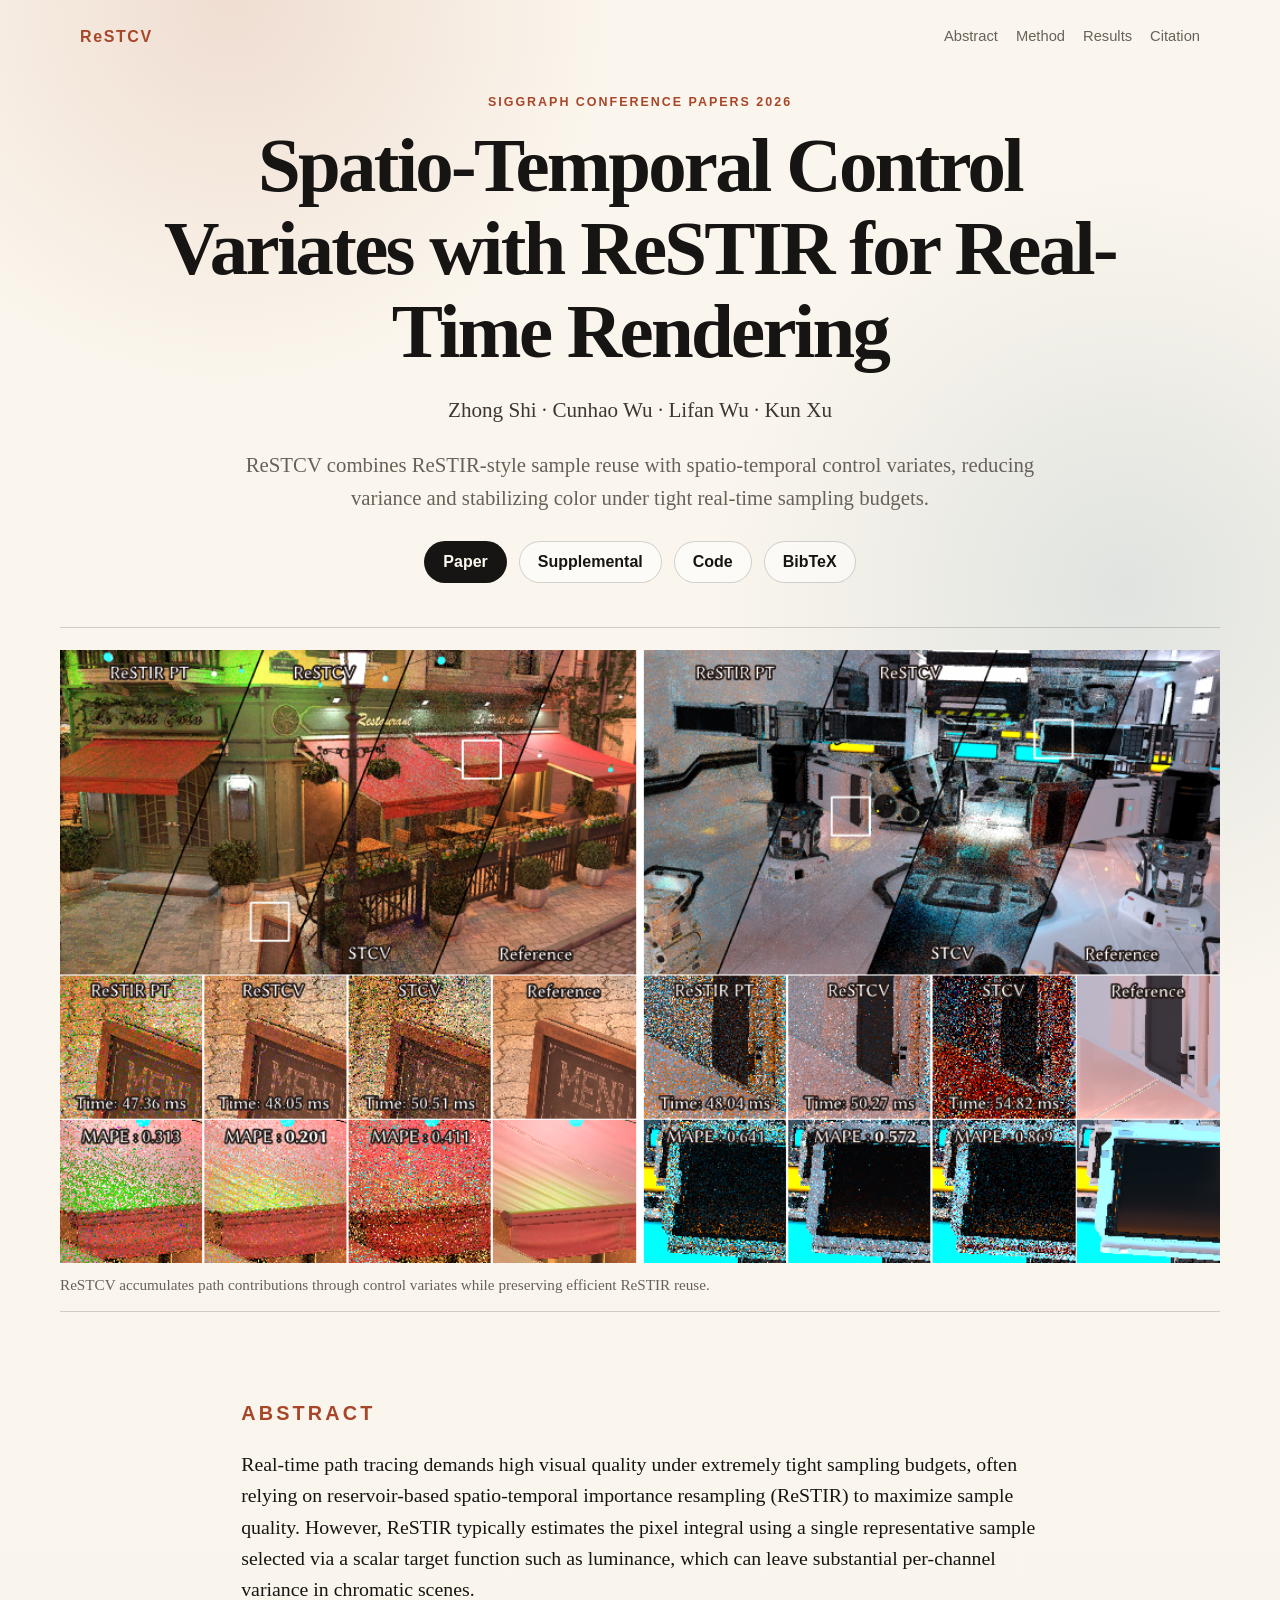
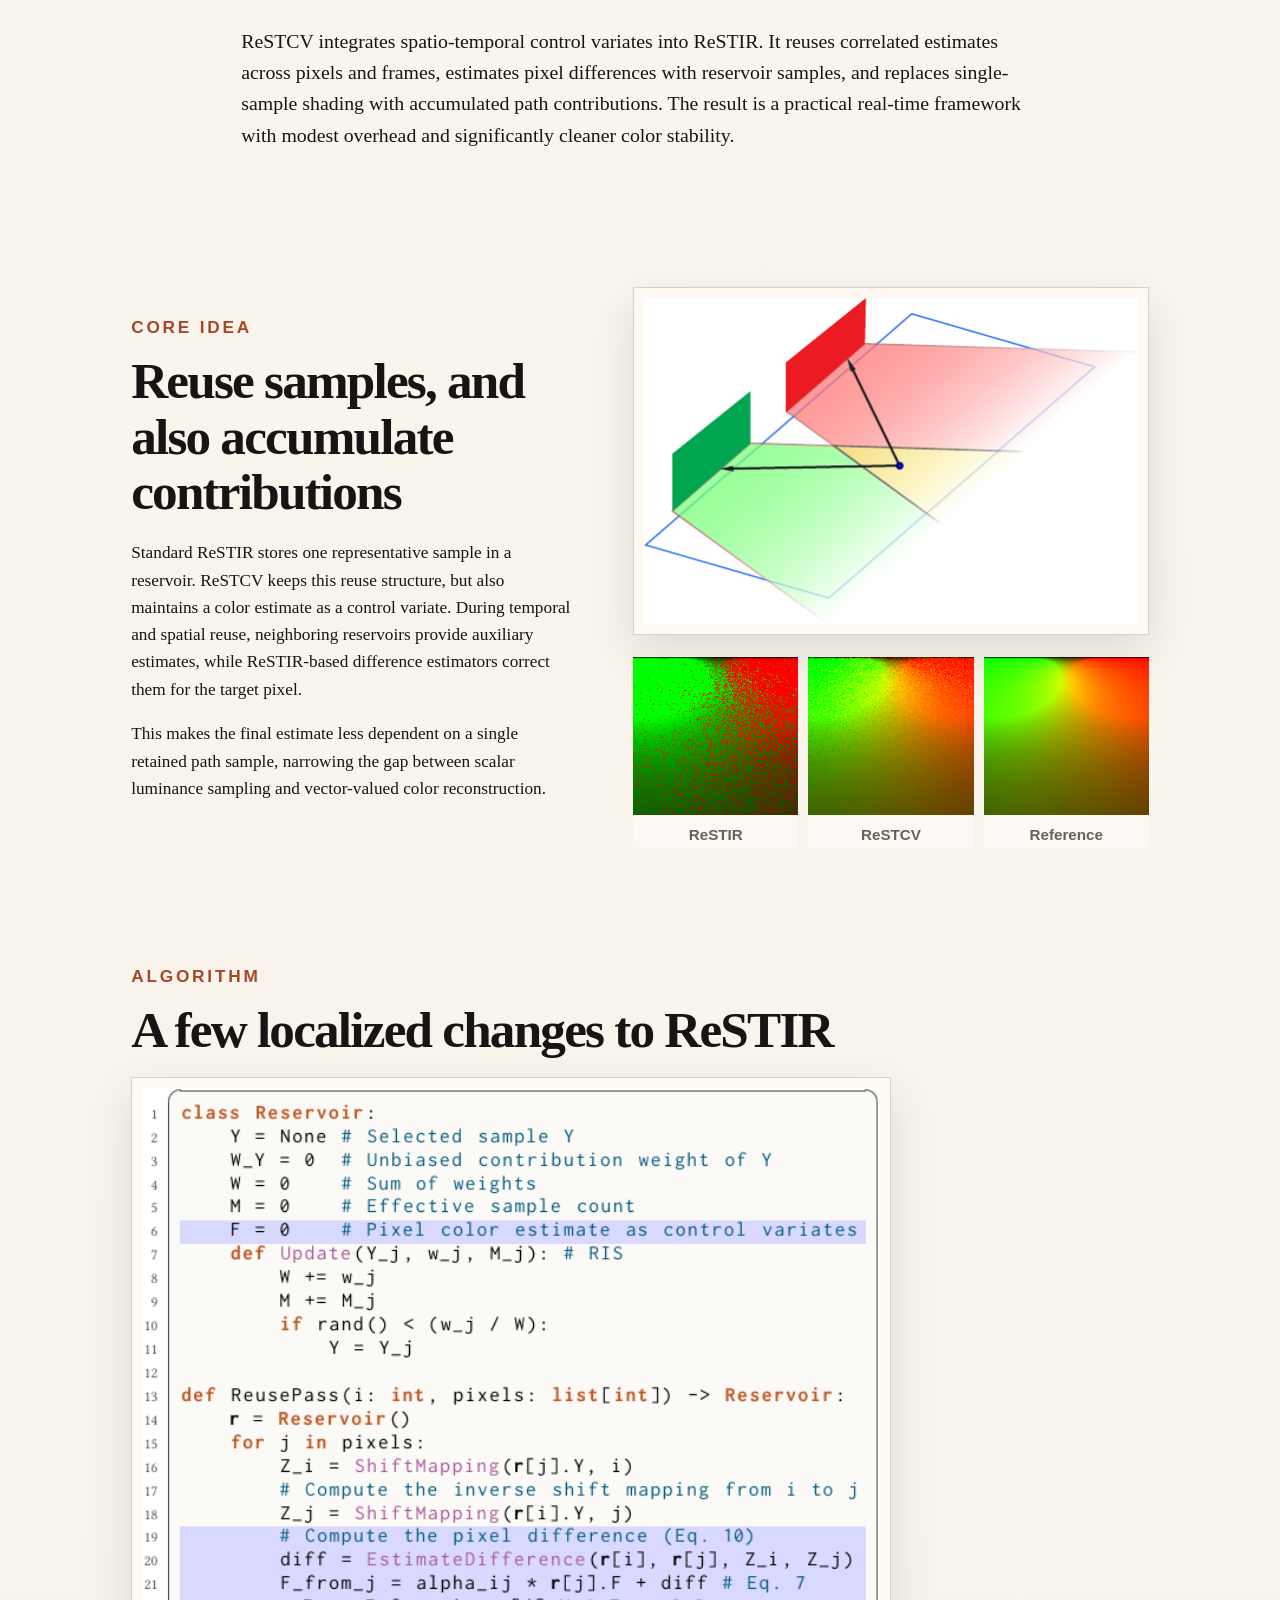
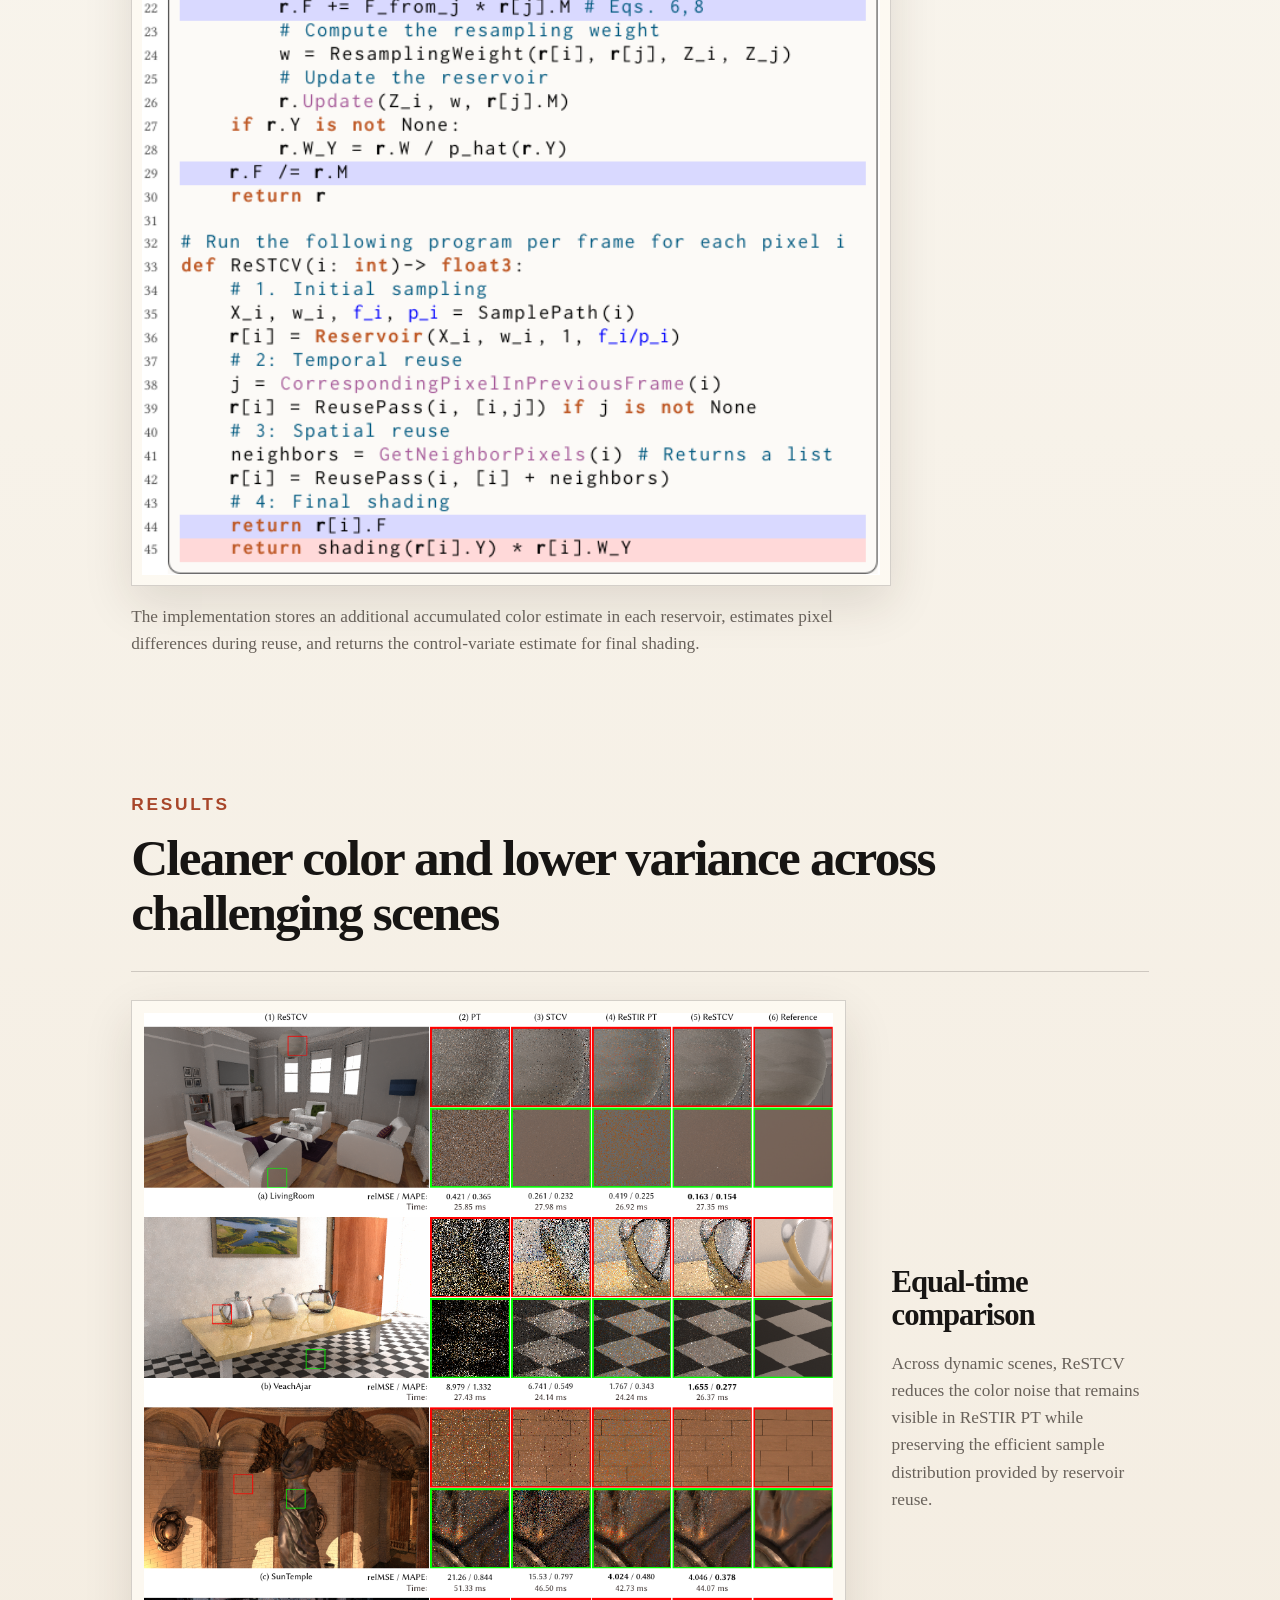
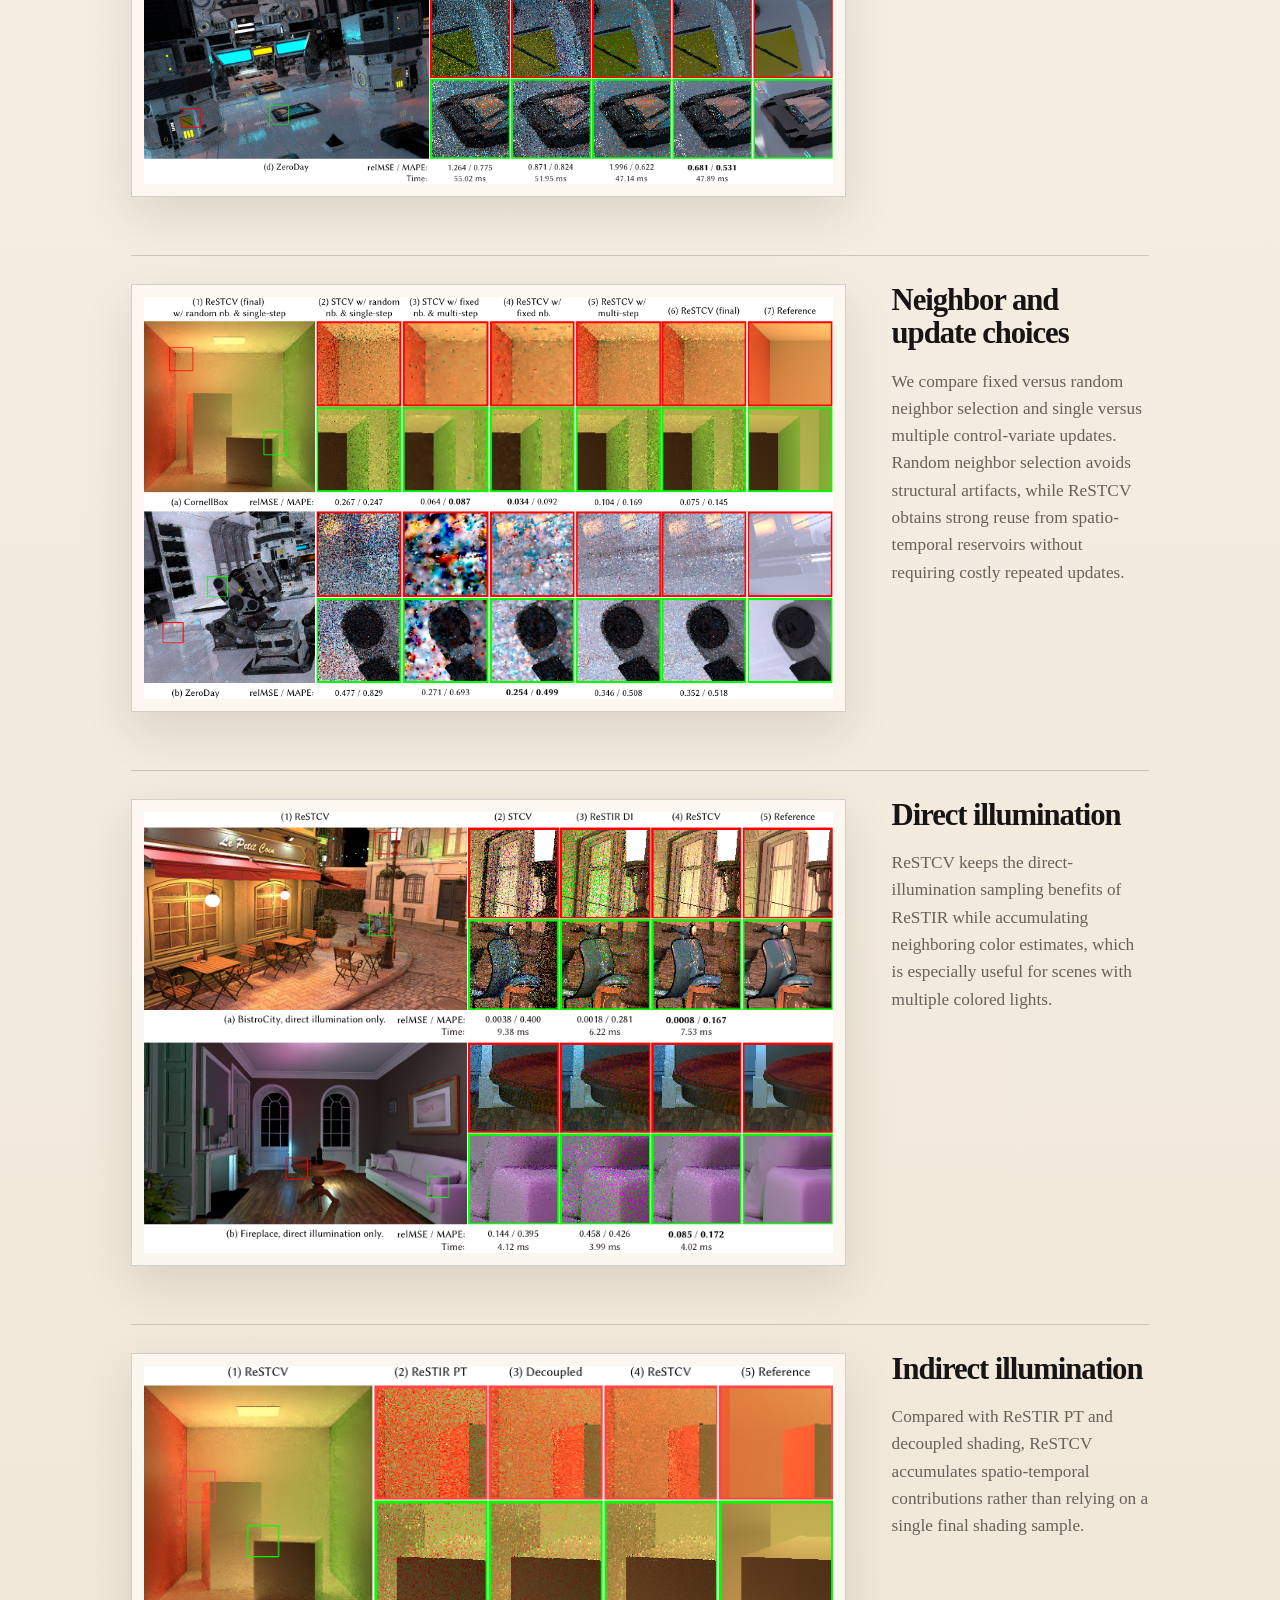
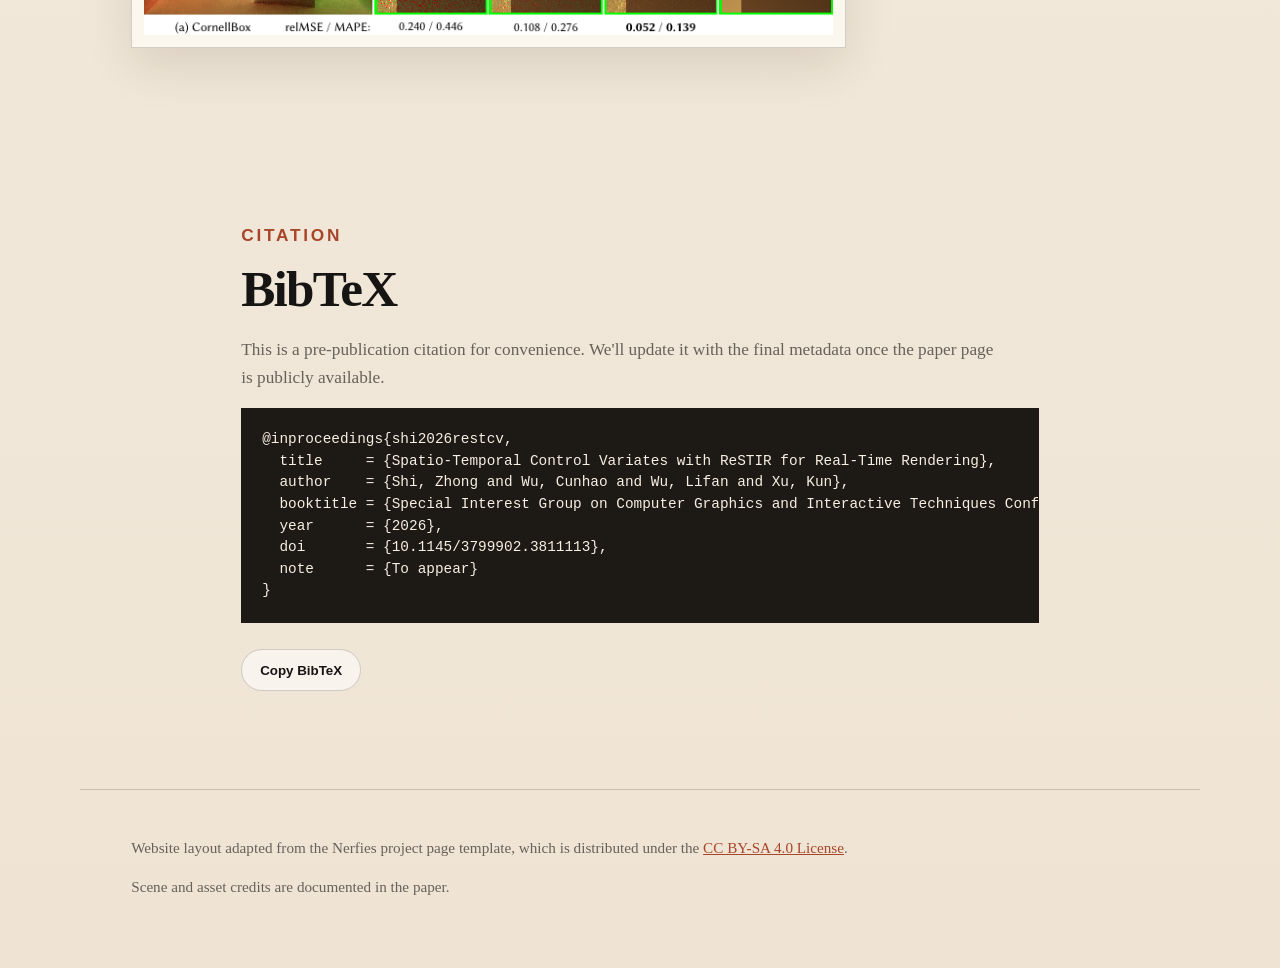
==== index.html @ 003e5665 "init" ====
<!DOCTYPE html>
<html lang="en">
<head>
  <meta charset="utf-8">
  <meta name="viewport" content="width=device-width, initial-scale=1">
  <meta name="description" content="Project page for Spatio-Temporal Control Variates with ReSTIR for Real-Time Rendering.">
  <title>ReSTCV: Spatio-Temporal Control Variates with ReSTIR</title>
  <link rel="stylesheet" href="styles.css">
</head>
<body>
  <header class="hero">
    <nav class="nav">
      <a class="brand" href="#">ReSTCV</a>
      <div class="nav-links">
        <a href="#abstract">Abstract</a>
        <a href="#method">Method</a>
        <a href="#results">Results</a>
        <a href="#citation">Citation</a>
      </div>
    </nav>

    <section class="hero-intro">
      <div class="hero-copy">
        <p class="venue">SIGGRAPH Conference Papers 2026</p>
        <h1>Spatio-Temporal Control Variates with ReSTIR for Real-Time Rendering</h1>
        <p class="authors">
          Zhong Shi · Cunhao Wu · Lifan Wu · Kun Xu
        </p>
        <p class="subtitle">
          ReSTCV combines ReSTIR-style sample reuse with spatio-temporal control variates,
          reducing variance and stabilizing color under tight real-time sampling budgets.
        </p>
        <div class="actions">
          <a class="button primary" href="assets/pdfs/paper.pdf">Paper</a>
          <a class="button" href="assets/pdfs/supplemental.pdf">Supplemental</a>
          <a class="button" href="https://github.com/Hercier/ReSTCV">Code</a>
          <a class="button" href="#citation">BibTeX</a>
        </div>
      </div>
    </section>

    <figure class="teaser-figure">
      <img src="assets/images/teaser.png" alt="Visual comparison showing ReSTIR PT, ReSTCV, and reference renderings.">
      <figcaption>
        ReSTCV accumulates path contributions through control variates while preserving efficient ReSTIR reuse.
      </figcaption>
    </figure>
  </header>

  <main>
    <section id="abstract" class="section narrow">
      <p class="eyebrow">Abstract</p>
      <!-- <h2>Abstract</h2> -->
      <p>
        Real-time path tracing demands high visual quality under extremely tight sampling budgets,
        often relying on reservoir-based spatio-temporal importance resampling (ReSTIR) to maximize
        sample quality. However, ReSTIR typically estimates the pixel integral using a single
        representative sample selected via a scalar target function such as luminance, which can
        leave substantial per-channel variance in chromatic scenes.
      </p>
      <p>
        ReSTCV integrates spatio-temporal control variates into ReSTIR. It reuses correlated
        estimates across pixels and frames, estimates pixel differences with reservoir samples, and
        replaces single-sample shading with accumulated path contributions. The result is a practical
        real-time framework with modest overhead and significantly cleaner color stability.
      </p>
    </section>

    <section id="method" class="section split">
      <div>
        <p class="eyebrow">Core Idea</p>
        <h2>Reuse samples, and also accumulate contributions</h2>
        <p>
          Standard ReSTIR stores one representative sample in a reservoir. ReSTCV keeps this reuse
          structure, but also maintains a color estimate as a control variate. During temporal and
          spatial reuse, neighboring reservoirs provide auxiliary estimates, while ReSTIR-based
          difference estimators correct them for the target pixel.
        </p>
        <p>
          This makes the final estimate less dependent on a single retained path sample, narrowing
          the gap between scalar luminance sampling and vector-valued color reconstruction.
        </p>
      </div>
      <div class="core-visuals">
        <figure class="card">
          <img src="assets/images/motivation.png" alt="Motivation figure illustrating sample reuse and color distribution effects.">
        </figure>
        <div class="triptych core-triptych">
          <figure>
            <img src="assets/images/twolights_restir.png" alt="Two-light scene rendered with ReSTIR.">
            <figcaption>ReSTIR</figcaption>
          </figure>
          <figure>
            <img src="assets/images/twolights_ours.png" alt="Two-light scene rendered with ReSTCV.">
            <figcaption>ReSTCV</figcaption>
          </figure>
          <figure>
            <img src="assets/images/twolights_reference.png" alt="Two-light reference image.">
            <figcaption>Reference</figcaption>
          </figure>
        </div>
      </div>
    </section>

    <section class="section">
      <p class="eyebrow">Algorithm</p>
      <h2>A few localized changes to ReSTIR</h2>
      <div class="algorithm-card">
        <img src="assets/images/algorithm.png" alt="Pseudocode of the ReSTCV algorithm.">
      </div>
      <p class="note">
        The implementation stores an additional accumulated color estimate in each reservoir,
        estimates pixel differences during reuse, and returns the control-variate estimate for final shading.
      </p>
    </section>

    <section id="results" class="section">
      <p class="eyebrow">Results</p>
      <h2>Cleaner color and lower variance across challenging scenes</h2>

      <article class="result-row featured-result">
        <figure class="result-figure tall-result">
          <img src="assets/images/results_compare.png" alt="Equal-time visual comparison across rendering methods.">
        </figure>
        <div class="side-caption">
          <h3>Equal-time comparison</h3>
          <p>
            Across dynamic scenes, ReSTCV reduces the color noise that remains visible in ReSTIR PT
            while preserving the efficient sample distribution provided by reservoir reuse.
          </p>
        </div>
      </article>

      <article class="result-row">
        <figure class="result-figure">
          <img src="assets/images/cv_ablation.png" alt="Ablation study comparing fixed and random neighbors with single and multiple updates.">
        </figure>
        <div class="side-caption">
          <h3>Neighbor and update choices</h3>
          <p>
            We compare fixed versus random neighbor selection and single versus multiple control-variate
            updates. Random neighbor selection avoids structural artifacts, while ReSTCV obtains strong
            reuse from spatio-temporal reservoirs without requiring costly repeated updates.
          </p>
        </div>
      </article>

      <article class="result-row">
        <figure class="result-figure">
          <img src="assets/images/direct_illumination.png" alt="Direct illumination comparison.">
        </figure>
        <div class="side-caption">
          <h3>Direct illumination</h3>
          <p>
            ReSTCV keeps the direct-illumination sampling benefits of ReSTIR while accumulating
            neighboring color estimates, which is especially useful for scenes with multiple colored lights.
          </p>
        </div>
      </article>

      <article class="result-row">
        <figure class="result-figure">
          <img src="assets/images/gi_compare.png" alt="Global illumination comparison.">
        </figure>
        <div class="side-caption">
          <h3>Indirect illumination</h3>
          <p>
            Compared with ReSTIR PT and decoupled shading, ReSTCV accumulates spatio-temporal
            contributions rather than relying on a single final shading sample.
          </p>
        </div>
        <!-- <figure class="result-figure">
          <img src="assets/images/convergence.png" alt="RMSE convergence chart.">
          <figcaption>RMSE convergence under equal-time rendering.</figcaption>
        </figure>
        <figure class="result-figure coefficient">
          <div class="mini-triptych">
            <img src="assets/images/coef_reference.png" alt="Reference crop.">
            <img src="assets/images/coef_ratio.png" alt="Reflectance-ratio coefficient crop.">
            <img src="assets/images/coef_constant.png" alt="Constant coefficient crop.">
          </div>
          <figcaption>Coefficient choice affects color stability in difference estimation.</figcaption>
        </figure> -->
      </article>
    </section>

    <section id="citation" class="section narrow">
      <p class="eyebrow">Citation</p>
      <h2>BibTeX</h2>
      <p class="note">
        This is a pre-publication citation for convenience. We'll update it with the final metadata once the paper page is publicly available.
      </p>
      <pre class="bibtex"><code id="bibtex">@inproceedings{shi2026restcv,
  title     = {Spatio-Temporal Control Variates with ReSTIR for Real-Time Rendering},
  author    = {Shi, Zhong and Wu, Cunhao and Wu, Lifan and Xu, Kun},
  booktitle = {Special Interest Group on Computer Graphics and Interactive Techniques Conference Conference Papers (SIGGRAPH Conference Papers '26)},
  year      = {2026},
  doi       = {10.1145/3799902.3811113},
  note      = {To appear}
}</code></pre>
      <button class="button copy" type="button" data-copy-target="bibtex">Copy BibTeX</button>
    </section>
  </main>

  <footer class="footer">
    <p>
      Website layout adapted from the Nerfies project page template, which is distributed under
      the <a href="https://creativecommons.org/licenses/by-sa/4.0/">CC BY-SA 4.0 License</a>.
    </p>
    <p>
      Scene and asset credits are documented in the paper.
    </p>
  </footer>

  <script src="script.js"></script>
</body>
</html>
---- styles.css ----
:root {
  --paper: #f8f4ec;
  --ink: #171513;
  --muted: #68615a;
  --line: rgba(23, 21, 19, 0.18);
  --rust: #a8462a;
  --blue: #1f607f;
  --panel: rgba(255, 252, 246, 0.72);
  --soft: #efe6d8;
  --shadow: 0 18px 46px rgba(49, 34, 20, 0.12);
}

* {
  box-sizing: border-box;
}

html {
  scroll-behavior: smooth;
}

body {
  margin: 0;
  color: var(--ink);
  background:
    radial-gradient(circle at 18% 0%, rgba(168, 70, 42, 0.14), transparent 24rem),
    radial-gradient(circle at 88% 8%, rgba(31, 96, 127, 0.12), transparent 26rem),
    linear-gradient(180deg, #fbf6ed 0%, var(--paper) 42%, #efe4d4 100%);
  font-family: Georgia, "Times New Roman", serif;
  line-height: 1.58;
}

a {
  color: inherit;
}

img {
  display: block;
  max-width: 100%;
}

.hero {
  padding: 24px clamp(18px, 4vw, 56px) 42px;
}

.nav {
  display: flex;
  align-items: center;
  justify-content: space-between;
  gap: 24px;
  max-width: 1120px;
  margin: 0 auto 44px;
  font-family: "Trebuchet MS", Verdana, sans-serif;
}

.brand {
  color: var(--rust);
  font-weight: 800;
  letter-spacing: 0.1em;
  text-decoration: none;
}

.nav-links {
  display: flex;
  flex-wrap: wrap;
  gap: 18px;
  color: var(--muted);
  font-size: 0.92rem;
}

.nav-links a {
  text-decoration: none;
}

.nav-links a:hover {
  color: var(--rust);
}

.hero-intro {
  max-width: 1120px;
  margin: 0 auto;
  text-align: center;
}

.hero-copy {
  display: grid;
  justify-items: center;
}

.venue,
.eyebrow {
  margin: 0 0 12px;
  color: var(--rust);
  font-family: "Trebuchet MS", Verdana, sans-serif;
  font-size: 0.78rem;
  font-weight: 800;
  letter-spacing: 0.16em;
  text-transform: uppercase;
}

h1,
h2,
h3 {
  line-height: 1.08;
  letter-spacing: -0.035em;
}

h1 {
  max-width: 1000px;
  margin: 0;
  font-size: clamp(2.8rem, 6vw, 5.8rem);
}

h2 {
  margin: 0 0 20px;
  font-size: clamp(2rem, 4vw, 3.2rem);
}

h3 {
  margin: 0 0 10px;
  font-size: clamp(1.35rem, 2.4vw, 2rem);
}

.authors {
  margin: 20px 0 0;
  color: #3c3732;
  font-size: clamp(1.08rem, 1.8vw, 1.32rem);
}

.subtitle {
  max-width: 850px;
  margin: 22px 0 26px;
  color: var(--muted);
  font-size: clamp(1.05rem, 1.7vw, 1.3rem);
}

.actions {
  display: flex;
  flex-wrap: wrap;
  justify-content: center;
  gap: 12px;
}

.button {
  display: inline-flex;
  align-items: center;
  justify-content: center;
  min-height: 42px;
  padding: 0 18px;
  border: 1px solid var(--line);
  border-radius: 999px;
  background: rgba(255, 255, 255, 0.55);
  color: var(--ink);
  cursor: pointer;
  font-family: "Trebuchet MS", Verdana, sans-serif;
  font-weight: 700;
  text-decoration: none;
  transition: transform 140ms ease, border-color 140ms ease, background 140ms ease;
}

.button:hover {
  transform: translateY(-1px);
  border-color: rgba(168, 70, 42, 0.5);
  background: #fffaf2;
}

.button.primary {
  border-color: transparent;
  background: var(--ink);
  color: #fffaf0;
}

.teaser-figure {
  max-width: 1160px;
  margin: 44px auto 0;
  border-top: 1px solid var(--line);
  border-bottom: 1px solid var(--line);
  padding: 22px 0 14px;
}

.teaser-figure img {
  width: 100%;
}

figcaption {
  padding: 10px 0 0;
  color: var(--muted);
  font-size: 0.95rem;
}

.section {
  max-width: 1120px;
  margin: 0 auto;
  padding: 58px clamp(18px, 4vw, 56px);
}

.section.narrow {
  max-width: 900px;
}

#abstract {
  padding-top: 44px;
}

#abstract p {
  font-size: clamp(1.08rem, 1.7vw, 1.24rem);
}

.section.split {
  display: grid;
  grid-template-columns: minmax(0, 0.9fr) minmax(320px, 1.05fr);
  gap: clamp(28px, 5vw, 60px);
  align-items: center;
}

.section p {
  font-size: 1.08rem;
}

.card,
.algorithm-card,
.result-figure {
  margin: 0;
  border: 1px solid var(--line);
  background: var(--panel);
  box-shadow: var(--shadow);
}

.card,
.algorithm-card {
  padding: 10px;
}

.card img,
.algorithm-card img,
.result-figure img {
  width: 100%;
}

.algorithm-card {
  max-width: 760px;
}

.note {
  max-width: 760px;
  color: var(--muted);
}

.core-visuals {
  display: grid;
  gap: 18px;
}

.core-triptych {
  padding-top: 4px;
}

.result-row {
  display: grid;
  grid-template-columns: minmax(0, 1fr) minmax(240px, 0.36fr);
  gap: clamp(22px, 4vw, 46px);
  align-items: start;
  margin: 30px 0;
  padding: 28px 0;
  border-top: 1px solid var(--line);
}

.featured-result {
  align-items: center;
}

.side-caption {
  position: sticky;
  top: 22px;
}

.side-caption p {
  color: var(--muted);
}

.triptych {
  display: grid;
  grid-template-columns: repeat(3, minmax(0, 1fr));
  gap: 10px;
}

.triptych figure {
  margin: 0;
  background: rgba(255, 255, 255, 0.45);
}

.triptych figcaption {
  padding: 8px 0 0;
  font-family: "Trebuchet MS", Verdana, sans-serif;
  font-weight: 800;
  text-align: center;
}

.result-figure {
  padding: 12px;
}

.tall-result {
  max-width: 760px;
}

.result-grid {
  display: grid;
  grid-template-columns: repeat(2, minmax(0, 1fr));
  gap: 22px;
  margin-top: 22px;
}

.mini-triptych {
  display: grid;
  grid-template-columns: repeat(3, minmax(0, 1fr));
  gap: 8px;
}

.coefficient {
  align-self: start;
}

.bibtex {
  overflow-x: auto;
  padding: 20px;
  border: 1px solid var(--line);
  background: #1d1915;
  color: #f7efe3;
  font-size: 0.9rem;
  line-height: 1.5;
}

.copy {
  margin-top: 12px;
}

.footer {
  max-width: 1120px;
  margin: 40px auto 0;
  padding: 30px clamp(18px, 4vw, 56px) 54px;
  border-top: 1px solid var(--line);
  color: var(--muted);
  font-size: 0.95rem;
}

.footer a {
  color: var(--rust);
}

@media (max-width: 860px) {
  .nav {
    align-items: flex-start;
    flex-direction: column;
  }

  .hero-intro {
    text-align: left;
  }

  .hero-copy {
    justify-items: start;
  }

  .actions {
    justify-content: flex-start;
  }

  .section.split,
  .result-block,
  .result-grid,
  .triptych {
    grid-template-columns: 1fr;
  }
}
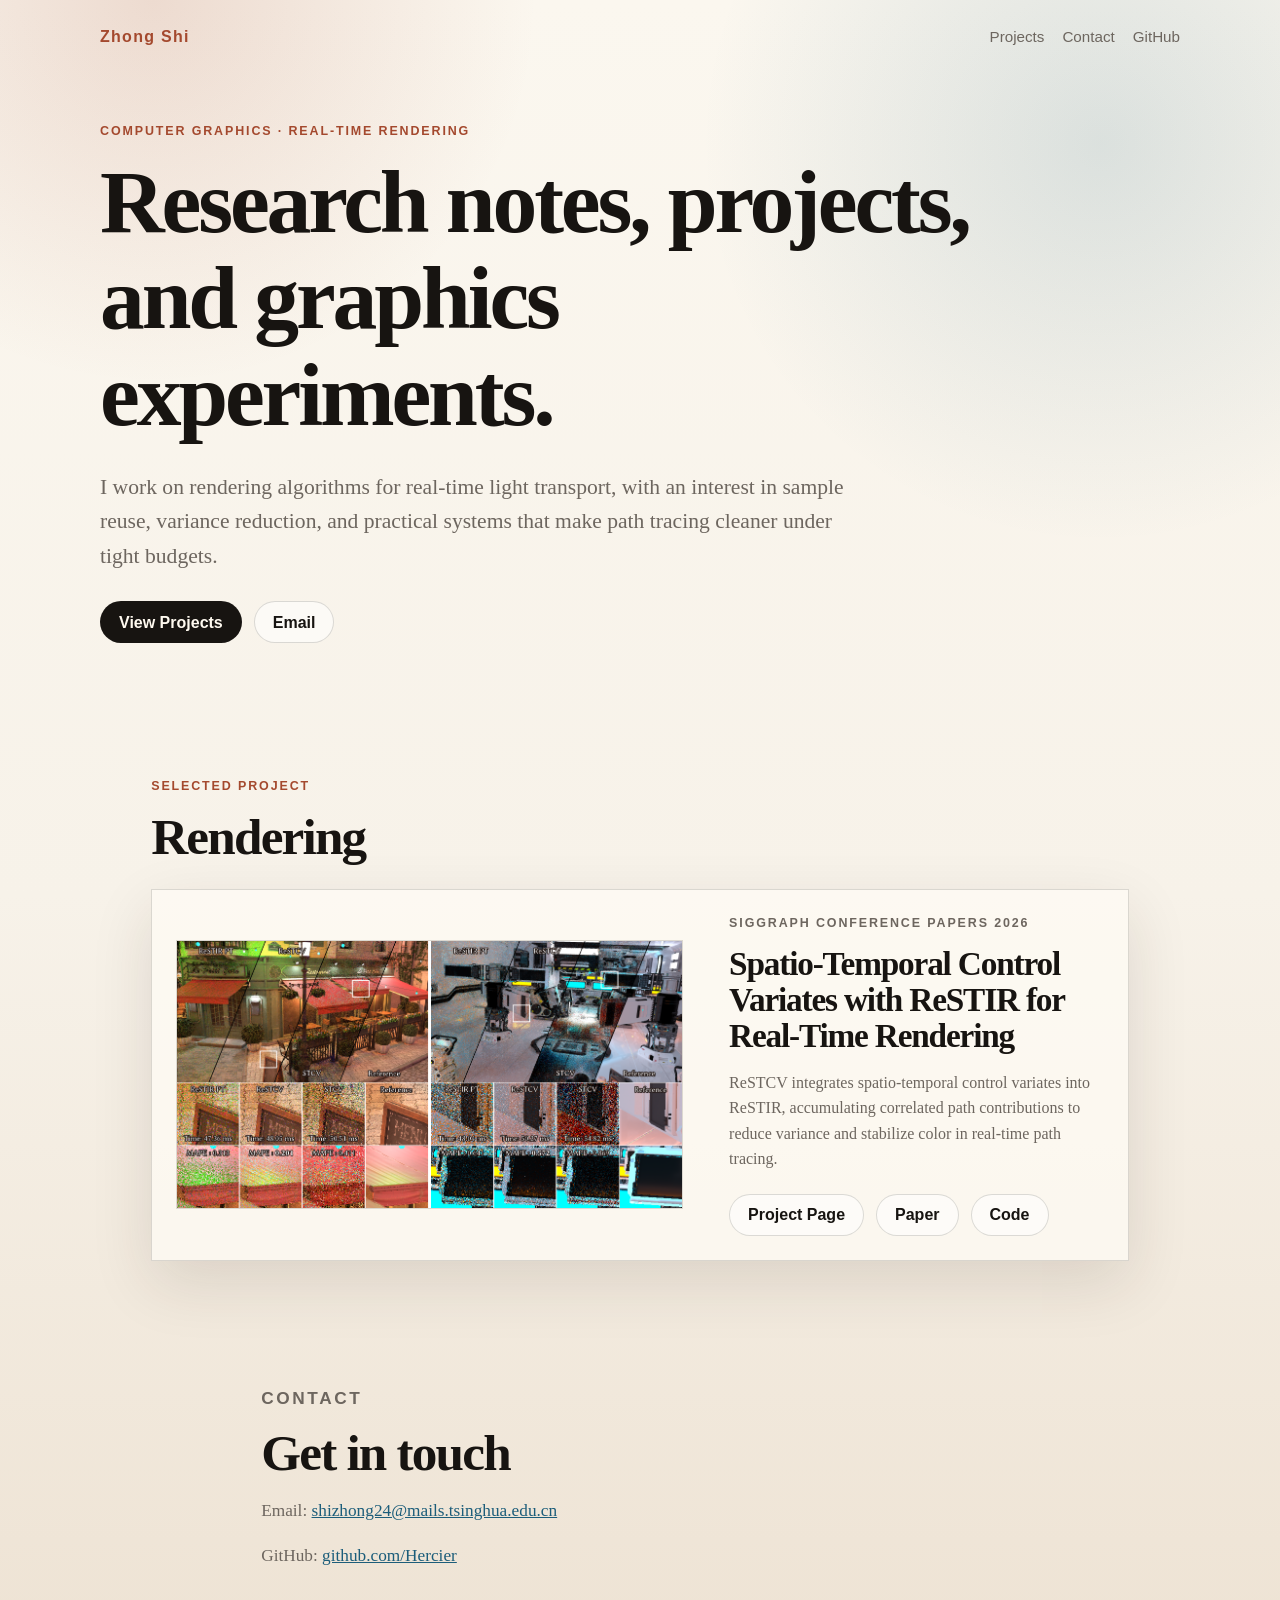
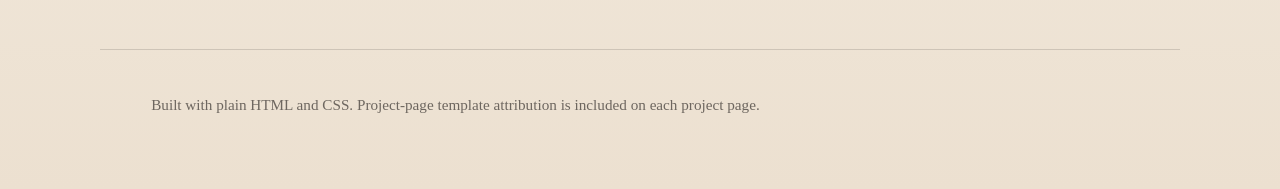
==== commit 45d68c77: "test homepage" ====
--- a/index.html
+++ b/index.html
@@ -3,215 +3,77 @@
 <head>
   <meta charset="utf-8">
   <meta name="viewport" content="width=device-width, initial-scale=1">
-  <meta name="description" content="Project page for Spatio-Temporal Control Variates with ReSTIR for Real-Time Rendering.">
-  <title>ReSTCV: Spatio-Temporal Control Variates with ReSTIR</title>
+  <meta name="description" content="Personal homepage for Zhong Shi, with research projects in real-time rendering and computer graphics.">
+  <title>Zhong Shi</title>
   <link rel="stylesheet" href="styles.css">
 </head>
 <body>
-  <header class="hero">
+  <header class="site-header">
     <nav class="nav">
-      <a class="brand" href="#">ReSTCV</a>
+      <a class="brand" href="/">Zhong Shi</a>
       <div class="nav-links">
-        <a href="#abstract">Abstract</a>
-        <a href="#method">Method</a>
-        <a href="#results">Results</a>
-        <a href="#citation">Citation</a>
+        <a href="#projects">Projects</a>
+        <a href="#contact">Contact</a>
+        <a href="https://github.com/Hercier">GitHub</a>
       </div>
     </nav>
 
-    <section class="hero-intro">
-      <div class="hero-copy">
-        <p class="venue">SIGGRAPH Conference Papers 2026</p>
-        <h1>Spatio-Temporal Control Variates with ReSTIR for Real-Time Rendering</h1>
-        <p class="authors">
-          Zhong Shi · Cunhao Wu · Lifan Wu · Kun Xu
-        </p>
-        <p class="subtitle">
-          ReSTCV combines ReSTIR-style sample reuse with spatio-temporal control variates,
-          reducing variance and stabilizing color under tight real-time sampling budgets.
-        </p>
-        <div class="actions">
-          <a class="button primary" href="assets/pdfs/paper.pdf">Paper</a>
-          <a class="button" href="assets/pdfs/supplemental.pdf">Supplemental</a>
-          <a class="button" href="https://github.com/Hercier/ReSTCV">Code</a>
-          <a class="button" href="#citation">BibTeX</a>
-        </div>
+    <section class="hero">
+      <p class="eyebrow">Computer Graphics · Real-Time Rendering</p>
+      <h1>Research notes, projects, and graphics experiments.</h1>
+      <p class="intro">
+        I work on rendering algorithms for real-time light transport, with an interest in
+        sample reuse, variance reduction, and practical systems that make path tracing cleaner
+        under tight budgets.
+      </p>
+      <div class="actions">
+        <a class="button primary" href="#projects">View Projects</a>
+        <a class="button" href="mailto:shizhong24@mails.tsinghua.edu.cn">Email</a>
       </div>
     </section>
-
-    <figure class="teaser-figure">
-      <img src="assets/images/teaser.png" alt="Visual comparison showing ReSTIR PT, ReSTCV, and reference renderings.">
-      <figcaption>
-        ReSTCV accumulates path contributions through control variates while preserving efficient ReSTIR reuse.
-      </figcaption>
-    </figure>
   </header>
 
   <main>
-    <section id="abstract" class="section narrow">
-      <p class="eyebrow">Abstract</p>
-      <!-- <h2>Abstract</h2> -->
-      <p>
-        Real-time path tracing demands high visual quality under extremely tight sampling budgets,
-        often relying on reservoir-based spatio-temporal importance resampling (ReSTIR) to maximize
-        sample quality. However, ReSTIR typically estimates the pixel integral using a single
-        representative sample selected via a scalar target function such as luminance, which can
-        leave substantial per-channel variance in chromatic scenes.
-      </p>
-      <p>
-        ReSTCV integrates spatio-temporal control variates into ReSTIR. It reuses correlated
-        estimates across pixels and frames, estimates pixel differences with reservoir samples, and
-        replaces single-sample shading with accumulated path contributions. The result is a practical
-        real-time framework with modest overhead and significantly cleaner color stability.
-      </p>
-    </section>
+    <section id="projects" class="section">
+      <div class="section-heading">
+        <p class="eyebrow">Selected Project</p>
+        <h2>Rendering</h2>
+      </div>
 
-    <section id="method" class="section split">
-      <div>
-        <p class="eyebrow">Core Idea</p>
-        <h2>Reuse samples, and also accumulate contributions</h2>
-        <p>
-          Standard ReSTIR stores one representative sample in a reservoir. ReSTCV keeps this reuse
-          structure, but also maintains a color estimate as a control variate. During temporal and
-          spatial reuse, neighboring reservoirs provide auxiliary estimates, while ReSTIR-based
-          difference estimators correct them for the target pixel.
-        </p>
-        <p>
-          This makes the final estimate less dependent on a single retained path sample, narrowing
-          the gap between scalar luminance sampling and vector-valued color reconstruction.
-        </p>
-      </div>
-      <div class="core-visuals">
-        <figure class="card">
-          <img src="assets/images/motivation.png" alt="Motivation figure illustrating sample reuse and color distribution effects.">
-        </figure>
-        <div class="triptych core-triptych">
-          <figure>
-            <img src="assets/images/twolights_restir.png" alt="Two-light scene rendered with ReSTIR.">
-            <figcaption>ReSTIR</figcaption>
-          </figure>
-          <figure>
-            <img src="assets/images/twolights_ours.png" alt="Two-light scene rendered with ReSTCV.">
-            <figcaption>ReSTCV</figcaption>
-          </figure>
-          <figure>
-            <img src="assets/images/twolights_reference.png" alt="Two-light reference image.">
-            <figcaption>Reference</figcaption>
-          </figure>
+      <article class="project-card">
+        <a class="project-image" href="restcv/">
+          <img src="restcv/assets/images/teaser.png" alt="ReSTCV project teaser showing cleaner real-time rendering results.">
+        </a>
+        <div class="project-copy">
+          <p class="tag">SIGGRAPH Conference Papers 2026</p>
+          <h3><a href="restcv/">Spatio-Temporal Control Variates with ReSTIR for Real-Time Rendering</a></h3>
+          <p>
+            ReSTCV integrates spatio-temporal control variates into ReSTIR, accumulating
+            correlated path contributions to reduce variance and stabilize color in real-time path tracing.
+          </p>
+          <div class="project-links">
+            <a href="restcv/">Project Page</a>
+            <a href="restcv/assets/pdfs/paper.pdf">Paper</a>
+            <a href="https://github.com/Hercier/ReSTCV">Code</a>
+          </div>
         </div>
-      </div>
-    </section>
-
-    <section class="section">
-      <p class="eyebrow">Algorithm</p>
-      <h2>A few localized changes to ReSTIR</h2>
-      <div class="algorithm-card">
-        <img src="assets/images/algorithm.png" alt="Pseudocode of the ReSTCV algorithm.">
-      </div>
-      <p class="note">
-        The implementation stores an additional accumulated color estimate in each reservoir,
-        estimates pixel differences during reuse, and returns the control-variate estimate for final shading.
-      </p>
-    </section>
-
-    <section id="results" class="section">
-      <p class="eyebrow">Results</p>
-      <h2>Cleaner color and lower variance across challenging scenes</h2>
-
-      <article class="result-row featured-result">
-        <figure class="result-figure tall-result">
-          <img src="assets/images/results_compare.png" alt="Equal-time visual comparison across rendering methods.">
-        </figure>
-        <div class="side-caption">
-          <h3>Equal-time comparison</h3>
-          <p>
-            Across dynamic scenes, ReSTCV reduces the color noise that remains visible in ReSTIR PT
-            while preserving the efficient sample distribution provided by reservoir reuse.
-          </p>
-        </div>
-      </article>
-
-      <article class="result-row">
-        <figure class="result-figure">
-          <img src="assets/images/cv_ablation.png" alt="Ablation study comparing fixed and random neighbors with single and multiple updates.">
-        </figure>
-        <div class="side-caption">
-          <h3>Neighbor and update choices</h3>
-          <p>
-            We compare fixed versus random neighbor selection and single versus multiple control-variate
-            updates. Random neighbor selection avoids structural artifacts, while ReSTCV obtains strong
-            reuse from spatio-temporal reservoirs without requiring costly repeated updates.
-          </p>
-        </div>
-      </article>
-
-      <article class="result-row">
-        <figure class="result-figure">
-          <img src="assets/images/direct_illumination.png" alt="Direct illumination comparison.">
-        </figure>
-        <div class="side-caption">
-          <h3>Direct illumination</h3>
-          <p>
-            ReSTCV keeps the direct-illumination sampling benefits of ReSTIR while accumulating
-            neighboring color estimates, which is especially useful for scenes with multiple colored lights.
-          </p>
-        </div>
-      </article>
-
-      <article class="result-row">
-        <figure class="result-figure">
-          <img src="assets/images/gi_compare.png" alt="Global illumination comparison.">
-        </figure>
-        <div class="side-caption">
-          <h3>Indirect illumination</h3>
-          <p>
-            Compared with ReSTIR PT and decoupled shading, ReSTCV accumulates spatio-temporal
-            contributions rather than relying on a single final shading sample.
-          </p>
-        </div>
-        <!-- <figure class="result-figure">
-          <img src="assets/images/convergence.png" alt="RMSE convergence chart.">
-          <figcaption>RMSE convergence under equal-time rendering.</figcaption>
-        </figure>
-        <figure class="result-figure coefficient">
-          <div class="mini-triptych">
-            <img src="assets/images/coef_reference.png" alt="Reference crop.">
-            <img src="assets/images/coef_ratio.png" alt="Reflectance-ratio coefficient crop.">
-            <img src="assets/images/coef_constant.png" alt="Constant coefficient crop.">
-          </div>
-          <figcaption>Coefficient choice affects color stability in difference estimation.</figcaption>
-        </figure> -->
       </article>
     </section>
 
-    <section id="citation" class="section narrow">
-      <p class="eyebrow">Citation</p>
-      <h2>BibTeX</h2>
-      <p class="note">
-        This is a pre-publication citation for convenience. We'll update it with the final metadata once the paper page is publicly available.
+    <section id="contact" class="section compact">
+      <p class="eyebrow">Contact</p>
+      <h2>Get in touch</h2>
+      <p>
+        Email: <a href="mailto:shizhong24@mails.tsinghua.edu.cn">shizhong24@mails.tsinghua.edu.cn</a>
       </p>
-      <pre class="bibtex"><code id="bibtex">@inproceedings{shi2026restcv,
-  title     = {Spatio-Temporal Control Variates with ReSTIR for Real-Time Rendering},
-  author    = {Shi, Zhong and Wu, Cunhao and Wu, Lifan and Xu, Kun},
-  booktitle = {Special Interest Group on Computer Graphics and Interactive Techniques Conference Conference Papers (SIGGRAPH Conference Papers '26)},
-  year      = {2026},
-  doi       = {10.1145/3799902.3811113},
-  note      = {To appear}
-}</code></pre>
-      <button class="button copy" type="button" data-copy-target="bibtex">Copy BibTeX</button>
+      <p>
+        GitHub: <a href="https://github.com/Hercier">github.com/Hercier</a>
+      </p>
     </section>
   </main>
 
   <footer class="footer">
-    <p>
-      Website layout adapted from the Nerfies project page template, which is distributed under
-      the <a href="https://creativecommons.org/licenses/by-sa/4.0/">CC BY-SA 4.0 License</a>.
-    </p>
-    <p>
-      Scene and asset credits are documented in the paper.
-    </p>
+    <p>Built with plain HTML and CSS. Project-page template attribution is included on each project page.</p>
   </footer>
-
-  <script src="script.js"></script>
 </body>
 </html>
--- a/styles.css
+++ b/styles.css
@@ -1,13 +1,12 @@
 :root {
-  --paper: #f8f4ec;
-  --ink: #171513;
-  --muted: #68615a;
-  --line: rgba(23, 21, 19, 0.18);
-  --rust: #a8462a;
-  --blue: #1f607f;
+  --paper: #f7f2e9;
+  --ink: #171411;
+  --muted: #6d665f;
+  --line: rgba(23, 20, 17, 0.15);
+  --rust: #a4492e;
+  --blue: #1c5d7a;
   --panel: rgba(255, 252, 246, 0.72);
-  --soft: #efe6d8;
-  --shadow: 0 18px 46px rgba(49, 34, 20, 0.12);
+  --shadow: 0 22px 58px rgba(52, 37, 24, 0.12);
 }
 
 * {
@@ -22,11 +21,11 @@
   margin: 0;
   color: var(--ink);
   background:
-    radial-gradient(circle at 18% 0%, rgba(168, 70, 42, 0.14), transparent 24rem),
-    radial-gradient(circle at 88% 8%, rgba(31, 96, 127, 0.12), transparent 26rem),
-    linear-gradient(180deg, #fbf6ed 0%, var(--paper) 42%, #efe4d4 100%);
+    radial-gradient(circle at 12% 0%, rgba(164, 73, 46, 0.16), transparent 24rem),
+    radial-gradient(circle at 86% 8%, rgba(28, 93, 122, 0.14), transparent 25rem),
+    linear-gradient(180deg, #fbf7ef 0%, var(--paper) 50%, #ece0d0 100%);
   font-family: Georgia, "Times New Roman", serif;
-  line-height: 1.58;
+  line-height: 1.6;
 }
 
 a {
@@ -38,8 +37,8 @@
   max-width: 100%;
 }
 
-.hero {
-  padding: 24px clamp(18px, 4vw, 56px) 42px;
+.site-header {
+  padding: 24px clamp(18px, 4vw, 56px) 72px;
 }
 
 .nav {
@@ -47,15 +46,15 @@
   align-items: center;
   justify-content: space-between;
   gap: 24px;
-  max-width: 1120px;
-  margin: 0 auto 44px;
+  max-width: 1080px;
+  margin: 0 auto 72px;
   font-family: "Trebuchet MS", Verdana, sans-serif;
 }
 
 .brand {
   color: var(--rust);
   font-weight: 800;
-  letter-spacing: 0.1em;
+  letter-spacing: 0.08em;
   text-decoration: none;
 }
 
@@ -64,7 +63,7 @@
   flex-wrap: wrap;
   gap: 18px;
   color: var(--muted);
-  font-size: 0.92rem;
+  font-size: 0.95rem;
 }
 
 .nav-links a {
@@ -75,72 +74,66 @@
   color: var(--rust);
 }
 
-.hero-intro {
-  max-width: 1120px;
+.hero,
+.section,
+.footer {
+  max-width: 1080px;
   margin: 0 auto;
-  text-align: center;
-}
-
-.hero-copy {
+}
+
+.hero {
   display: grid;
-  justify-items: center;
-}
-
-.venue,
-.eyebrow {
+  justify-items: start;
+}
+
+.eyebrow,
+.tag {
   margin: 0 0 12px;
   color: var(--rust);
   font-family: "Trebuchet MS", Verdana, sans-serif;
   font-size: 0.78rem;
   font-weight: 800;
-  letter-spacing: 0.16em;
+  letter-spacing: 0.15em;
   text-transform: uppercase;
 }
 
 h1,
 h2,
 h3 {
+  margin: 0;
   line-height: 1.08;
   letter-spacing: -0.035em;
 }
 
 h1 {
-  max-width: 1000px;
-  margin: 0;
-  font-size: clamp(2.8rem, 6vw, 5.8rem);
+  max-width: 920px;
+  font-size: clamp(3rem, 7vw, 6.4rem);
 }
 
 h2 {
-  margin: 0 0 20px;
-  font-size: clamp(2rem, 4vw, 3.2rem);
+  font-size: clamp(2rem, 4vw, 3.3rem);
 }
 
 h3 {
-  margin: 0 0 10px;
-  font-size: clamp(1.35rem, 2.4vw, 2rem);
-}
-
-.authors {
-  margin: 20px 0 0;
-  color: #3c3732;
-  font-size: clamp(1.08rem, 1.8vw, 1.32rem);
-}
-
-.subtitle {
-  max-width: 850px;
-  margin: 22px 0 26px;
-  color: var(--muted);
-  font-size: clamp(1.05rem, 1.7vw, 1.3rem);
-}
-
-.actions {
+  font-size: clamp(1.55rem, 2.6vw, 2.35rem);
+}
+
+.intro {
+  max-width: 760px;
+  margin: 26px 0 28px;
+  color: var(--muted);
+  font-size: clamp(1.08rem, 1.8vw, 1.35rem);
+}
+
+.actions,
+.project-links {
   display: flex;
   flex-wrap: wrap;
-  justify-content: center;
   gap: 12px;
 }
 
-.button {
+.button,
+.project-links a {
   display: inline-flex;
   align-items: center;
   justify-content: center;
@@ -149,18 +142,9 @@
   border: 1px solid var(--line);
   border-radius: 999px;
   background: rgba(255, 255, 255, 0.55);
-  color: var(--ink);
-  cursor: pointer;
   font-family: "Trebuchet MS", Verdana, sans-serif;
   font-weight: 700;
   text-decoration: none;
-  transition: transform 140ms ease, border-color 140ms ease, background 140ms ease;
-}
-
-.button:hover {
-  transform: translateY(-1px);
-  border-color: rgba(168, 70, 42, 0.5);
-  background: #fffaf2;
 }
 
 .button.primary {
@@ -169,206 +153,80 @@
   color: #fffaf0;
 }
 
-.teaser-figure {
-  max-width: 1160px;
-  margin: 44px auto 0;
-  border-top: 1px solid var(--line);
-  border-bottom: 1px solid var(--line);
-  padding: 22px 0 14px;
-}
-
-.teaser-figure img {
-  width: 100%;
-}
-
-figcaption {
-  padding: 10px 0 0;
-  color: var(--muted);
-  font-size: 0.95rem;
-}
-
 .section {
-  max-width: 1120px;
-  margin: 0 auto;
-  padding: 58px clamp(18px, 4vw, 56px);
-}
-
-.section.narrow {
-  max-width: 900px;
-}
-
-#abstract {
-  padding-top: 44px;
-}
-
-#abstract p {
-  font-size: clamp(1.08rem, 1.7vw, 1.24rem);
-}
-
-.section.split {
+  padding: 62px clamp(18px, 4vw, 56px);
+}
+
+.section-heading {
+  margin-bottom: 24px;
+}
+
+.project-card {
   display: grid;
-  grid-template-columns: minmax(0, 0.9fr) minmax(320px, 1.05fr);
-  gap: clamp(28px, 5vw, 60px);
+  grid-template-columns: minmax(0, 1.15fr) minmax(280px, 0.85fr);
+  gap: clamp(24px, 4vw, 46px);
   align-items: center;
-}
-
-.section p {
-  font-size: 1.08rem;
-}
-
-.card,
-.algorithm-card,
-.result-figure {
-  margin: 0;
+  padding: 24px;
   border: 1px solid var(--line);
   background: var(--panel);
   box-shadow: var(--shadow);
 }
 
-.card,
-.algorithm-card {
-  padding: 10px;
-}
-
-.card img,
-.algorithm-card img,
-.result-figure img {
+.project-image {
+  overflow: hidden;
+  border: 1px solid var(--line);
+  background: #fffaf2;
+}
+
+.project-image img {
   width: 100%;
-}
-
-.algorithm-card {
-  max-width: 760px;
-}
-
-.note {
-  max-width: 760px;
-  color: var(--muted);
-}
-
-.core-visuals {
-  display: grid;
-  gap: 18px;
-}
-
-.core-triptych {
-  padding-top: 4px;
-}
-
-.result-row {
-  display: grid;
-  grid-template-columns: minmax(0, 1fr) minmax(240px, 0.36fr);
-  gap: clamp(22px, 4vw, 46px);
-  align-items: start;
-  margin: 30px 0;
-  padding: 28px 0;
+  transition: transform 220ms ease;
+}
+
+.project-image:hover img {
+  transform: scale(1.015);
+}
+
+.project-copy p {
+  color: var(--muted);
+}
+
+.project-copy h3 a {
+  text-decoration: none;
+}
+
+.project-links {
+  margin-top: 22px;
+}
+
+.compact {
+  max-width: 860px;
+}
+
+.compact p {
+  color: var(--muted);
+  font-size: 1.08rem;
+}
+
+.compact a {
+  color: var(--blue);
+}
+
+.footer {
+  padding: 28px clamp(18px, 4vw, 56px) 56px;
   border-top: 1px solid var(--line);
-}
-
-.featured-result {
-  align-items: center;
-}
-
-.side-caption {
-  position: sticky;
-  top: 22px;
-}
-
-.side-caption p {
-  color: var(--muted);
-}
-
-.triptych {
-  display: grid;
-  grid-template-columns: repeat(3, minmax(0, 1fr));
-  gap: 10px;
-}
-
-.triptych figure {
-  margin: 0;
-  background: rgba(255, 255, 255, 0.45);
-}
-
-.triptych figcaption {
-  padding: 8px 0 0;
-  font-family: "Trebuchet MS", Verdana, sans-serif;
-  font-weight: 800;
-  text-align: center;
-}
-
-.result-figure {
-  padding: 12px;
-}
-
-.tall-result {
-  max-width: 760px;
-}
-
-.result-grid {
-  display: grid;
-  grid-template-columns: repeat(2, minmax(0, 1fr));
-  gap: 22px;
-  margin-top: 22px;
-}
-
-.mini-triptych {
-  display: grid;
-  grid-template-columns: repeat(3, minmax(0, 1fr));
-  gap: 8px;
-}
-
-.coefficient {
-  align-self: start;
-}
-
-.bibtex {
-  overflow-x: auto;
-  padding: 20px;
-  border: 1px solid var(--line);
-  background: #1d1915;
-  color: #f7efe3;
-  font-size: 0.9rem;
-  line-height: 1.5;
-}
-
-.copy {
-  margin-top: 12px;
-}
-
-.footer {
-  max-width: 1120px;
-  margin: 40px auto 0;
-  padding: 30px clamp(18px, 4vw, 56px) 54px;
-  border-top: 1px solid var(--line);
   color: var(--muted);
   font-size: 0.95rem;
 }
 
-.footer a {
-  color: var(--rust);
-}
-
-@media (max-width: 860px) {
+@media (max-width: 820px) {
   .nav {
     align-items: flex-start;
     flex-direction: column;
+    margin-bottom: 48px;
   }
 
-  .hero-intro {
-    text-align: left;
-  }
-
-  .hero-copy {
-    justify-items: start;
-  }
-
-  .actions {
-    justify-content: flex-start;
-  }
-
-  .section.split,
-  .result-block,
-  .result-grid,
-  .triptych {
+  .project-card {
     grid-template-columns: 1fr;
   }
 }
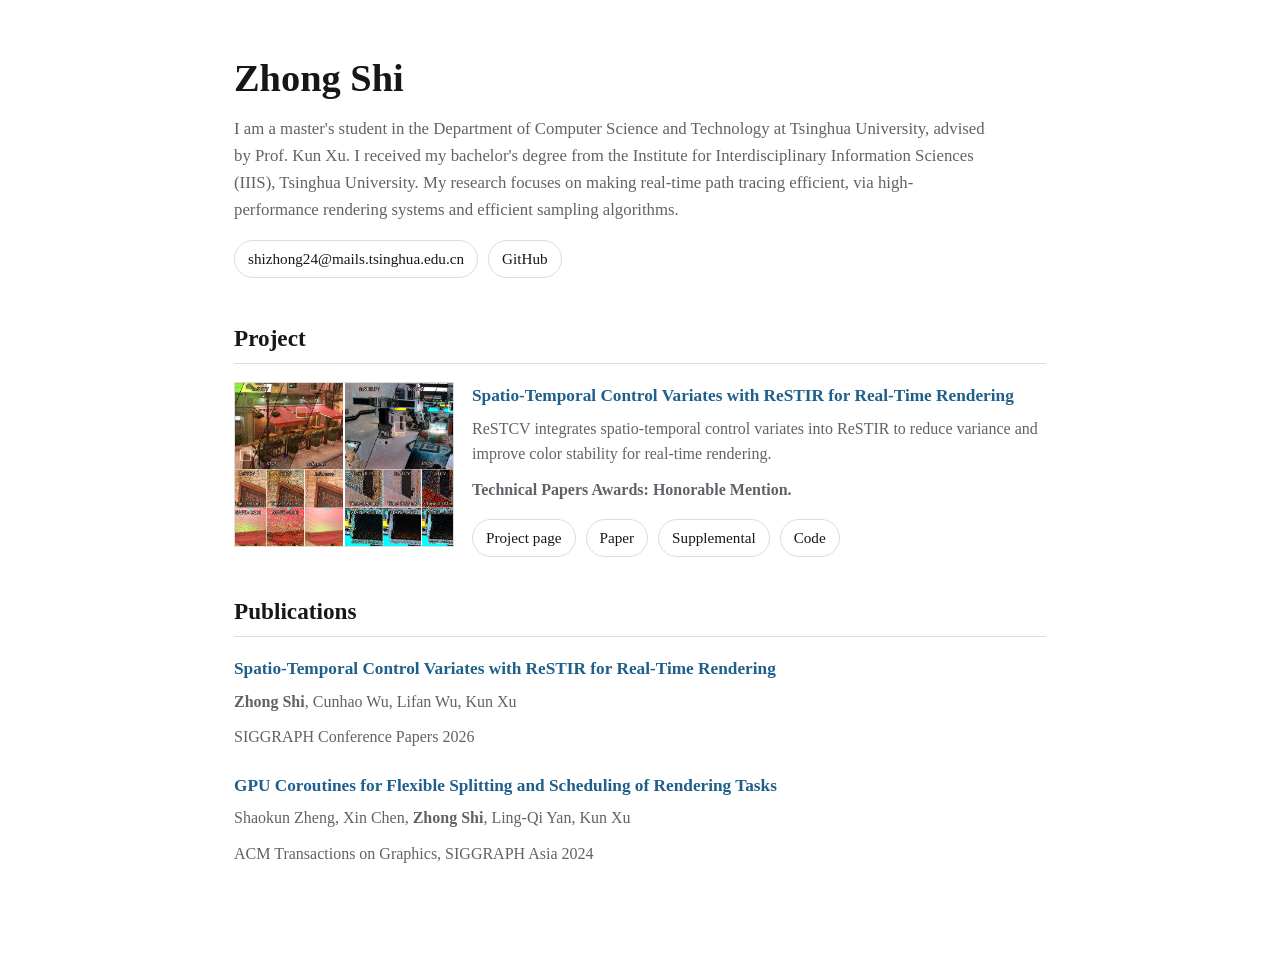
==== commit 8b0d7fb1: "simple homepage" ====
--- a/index.html
+++ b/index.html
@@ -3,77 +3,64 @@
 <head>
   <meta charset="utf-8">
   <meta name="viewport" content="width=device-width, initial-scale=1">
-  <meta name="description" content="Personal homepage for Zhong Shi, with research projects in real-time rendering and computer graphics.">
+  <meta name="description" content="Personal homepage for Zhong Shi, a computer graphics researcher working on real-time rendering and GPU rendering systems.">
   <title>Zhong Shi</title>
   <link rel="stylesheet" href="styles.css">
 </head>
 <body>
-  <header class="site-header">
-    <nav class="nav">
-      <a class="brand" href="/">Zhong Shi</a>
-      <div class="nav-links">
-        <a href="#projects">Projects</a>
-        <a href="#contact">Contact</a>
+  <main class="page">
+    <header class="intro">
+      <h1>Zhong Shi</h1>
+      <p>
+        I am a master's student in the Department of Computer Science and Technology at
+        Tsinghua University, advised by Prof. Kun Xu. I received my bachelor's degree from
+        the Institute for Interdisciplinary Information Sciences (IIIS), Tsinghua University.
+        My research focuses on making real-time path tracing efficient, via high-performance
+        rendering systems and efficient sampling algorithms.
+      </p>
+      <div class="buttons">
+        <a href="mailto:shizhong24@mails.tsinghua.edu.cn">shizhong24@mails.tsinghua.edu.cn</a>
         <a href="https://github.com/Hercier">GitHub</a>
       </div>
-    </nav>
+    </header>
 
-    <section class="hero">
-      <p class="eyebrow">Computer Graphics · Real-Time Rendering</p>
-      <h1>Research notes, projects, and graphics experiments.</h1>
-      <p class="intro">
-        I work on rendering algorithms for real-time light transport, with an interest in
-        sample reuse, variance reduction, and practical systems that make path tracing cleaner
-        under tight budgets.
-      </p>
-      <div class="actions">
-        <a class="button primary" href="#projects">View Projects</a>
-        <a class="button" href="mailto:shizhong24@mails.tsinghua.edu.cn">Email</a>
-      </div>
-    </section>
-  </header>
-
-  <main>
-    <section id="projects" class="section">
-      <div class="section-heading">
-        <p class="eyebrow">Selected Project</p>
-        <h2>Rendering</h2>
-      </div>
-
-      <article class="project-card">
-        <a class="project-image" href="restcv/">
-          <img src="restcv/assets/images/teaser.png" alt="ReSTCV project teaser showing cleaner real-time rendering results.">
+    <section class="section">
+      <h2>Project</h2>
+      <article class="project">
+        <a class="teaser" href="restcv.html">
+          <img src="restcv/assets/images/teaser.png" alt="ReSTCV teaser showing cleaner real-time rendering results.">
         </a>
-        <div class="project-copy">
-          <p class="tag">SIGGRAPH Conference Papers 2026</p>
-          <h3><a href="restcv/">Spatio-Temporal Control Variates with ReSTIR for Real-Time Rendering</a></h3>
+        <div>
+          <h3><a href="restcv.html">Spatio-Temporal Control Variates with ReSTIR for Real-Time Rendering</a></h3>
           <p>
-            ReSTCV integrates spatio-temporal control variates into ReSTIR, accumulating
-            correlated path contributions to reduce variance and stabilize color in real-time path tracing.
+            ReSTCV integrates spatio-temporal control variates into ReSTIR to reduce variance
+            and improve color stability for real-time rendering.
           </p>
-          <div class="project-links">
-            <a href="restcv/">Project Page</a>
+          <p><strong>Technical Papers Awards: Honorable Mention.</strong></p>
+          <div class="links">
+            <a href="restcv.html">Project page</a>
             <a href="restcv/assets/pdfs/paper.pdf">Paper</a>
+            <a href="restcv/assets/pdfs/supplemental.pdf">Supplemental</a>
             <a href="https://github.com/Hercier/ReSTCV">Code</a>
           </div>
         </div>
       </article>
     </section>
 
-    <section id="contact" class="section compact">
-      <p class="eyebrow">Contact</p>
-      <h2>Get in touch</h2>
-      <p>
-        Email: <a href="mailto:shizhong24@mails.tsinghua.edu.cn">shizhong24@mails.tsinghua.edu.cn</a>
-      </p>
-      <p>
-        GitHub: <a href="https://github.com/Hercier">github.com/Hercier</a>
-      </p>
+    <section class="section">
+      <h2>Publications</h2>
+      <article class="publication">
+        <h3><a href="restcv.html">Spatio-Temporal Control Variates with ReSTIR for Real-Time Rendering</a></h3>
+        <p><strong>Zhong Shi</strong>, Cunhao Wu, Lifan Wu, Kun Xu</p>
+        <p>SIGGRAPH Conference Papers 2026</p>
+      </article>
+
+      <article class="publication">
+        <h3><a href="https://dl.acm.org/doi/10.1145/3687766">GPU Coroutines for Flexible Splitting and Scheduling of Rendering Tasks</a></h3>
+        <p>Shaokun Zheng, Xin Chen, <strong>Zhong Shi</strong>, Ling-Qi Yan, Kun Xu</p>
+        <p>ACM Transactions on Graphics, SIGGRAPH Asia 2024</p>
+      </article>
     </section>
   </main>
-
-  <footer class="footer">
-    <p>Built with plain HTML and CSS. Project-page template attribution is included on each project page.</p>
-  </footer>
 </body>
 </html>
--- a/styles.css
+++ b/styles.css
@@ -1,232 +1,137 @@
 :root {
-  --paper: #f7f2e9;
-  --ink: #171411;
-  --muted: #6d665f;
-  --line: rgba(23, 20, 17, 0.15);
-  --rust: #a4492e;
-  --blue: #1c5d7a;
-  --panel: rgba(255, 252, 246, 0.72);
-  --shadow: 0 22px 58px rgba(52, 37, 24, 0.12);
+  --ink: #171717;
+  --muted: #5f6368;
+  --line: #dddddd;
+  --link: #1f5f8b;
+  --bg: #ffffff;
 }
 
 * {
   box-sizing: border-box;
 }
 
-html {
-  scroll-behavior: smooth;
-}
-
 body {
   margin: 0;
   color: var(--ink);
-  background:
-    radial-gradient(circle at 12% 0%, rgba(164, 73, 46, 0.16), transparent 24rem),
-    radial-gradient(circle at 86% 8%, rgba(28, 93, 122, 0.14), transparent 25rem),
-    linear-gradient(180deg, #fbf7ef 0%, var(--paper) 50%, #ece0d0 100%);
+  background: var(--bg);
   font-family: Georgia, "Times New Roman", serif;
   line-height: 1.6;
 }
 
 a {
-  color: inherit;
-}
-
-img {
-  display: block;
-  max-width: 100%;
-}
-
-.site-header {
-  padding: 24px clamp(18px, 4vw, 56px) 72px;
-}
-
-.nav {
-  display: flex;
-  align-items: center;
-  justify-content: space-between;
-  gap: 24px;
-  max-width: 1080px;
-  margin: 0 auto 72px;
-  font-family: "Trebuchet MS", Verdana, sans-serif;
-}
-
-.brand {
-  color: var(--rust);
-  font-weight: 800;
-  letter-spacing: 0.08em;
+  color: var(--link);
   text-decoration: none;
 }
 
-.nav-links {
+a:hover {
+  text-decoration: underline;
+}
+
+.page {
+  max-width: 860px;
+  margin: 0 auto;
+  padding: 56px 24px 72px;
+}
+
+.intro {
+  margin-bottom: 42px;
+}
+
+h1 {
+  margin: 0 0 16px;
+  font-size: 2.4rem;
+  line-height: 1.15;
+}
+
+h2 {
+  margin: 0 0 18px;
+  padding-bottom: 6px;
+  border-bottom: 1px solid var(--line);
+  font-size: 1.45rem;
+}
+
+h3 {
+  margin: 0 0 6px;
+  font-size: 1.08rem;
+}
+
+p {
+  margin: 0 0 10px;
+}
+
+.intro p {
+  max-width: 760px;
+  color: var(--muted);
+  font-size: 1.05rem;
+}
+
+.buttons,
+.links {
   display: flex;
   flex-wrap: wrap;
-  gap: 18px;
-  color: var(--muted);
+  gap: 10px;
+  margin-top: 16px;
+}
+
+.buttons a,
+.links a {
+  display: inline-block;
+  padding: 6px 13px;
+  border: 1px solid var(--line);
+  border-radius: 999px;
+  color: var(--ink);
   font-size: 0.95rem;
 }
 
-.nav-links a {
+.buttons a:hover,
+.links a:hover {
+  border-color: var(--link);
+  color: var(--link);
   text-decoration: none;
 }
 
-.nav-links a:hover {
-  color: var(--rust);
+.section {
+  margin-top: 36px;
 }
 
-.hero,
-.section,
-.footer {
-  max-width: 1080px;
-  margin: 0 auto;
+.project,
+.publication {
+  margin-bottom: 22px;
 }
 
-.hero {
+.project {
   display: grid;
-  justify-items: start;
+  grid-template-columns: 220px minmax(0, 1fr);
+  gap: 18px;
+  align-items: start;
 }
 
-.eyebrow,
-.tag {
-  margin: 0 0 12px;
-  color: var(--rust);
-  font-family: "Trebuchet MS", Verdana, sans-serif;
-  font-size: 0.78rem;
-  font-weight: 800;
-  letter-spacing: 0.15em;
-  text-transform: uppercase;
+.teaser {
+  display: block;
 }
 
-h1,
-h2,
-h3 {
-  margin: 0;
-  line-height: 1.08;
-  letter-spacing: -0.035em;
+.teaser img {
+  width: 100%;
+  aspect-ratio: 4 / 3;
+  object-fit: cover;
+  border: 1px solid var(--line);
 }
 
-h1 {
-  max-width: 920px;
-  font-size: clamp(3rem, 7vw, 6.4rem);
-}
-
-h2 {
-  font-size: clamp(2rem, 4vw, 3.3rem);
-}
-
-h3 {
-  font-size: clamp(1.55rem, 2.6vw, 2.35rem);
-}
-
-.intro {
-  max-width: 760px;
-  margin: 26px 0 28px;
-  color: var(--muted);
-  font-size: clamp(1.08rem, 1.8vw, 1.35rem);
-}
-
-.actions,
-.project-links {
-  display: flex;
-  flex-wrap: wrap;
-  gap: 12px;
-}
-
-.button,
-.project-links a {
-  display: inline-flex;
-  align-items: center;
-  justify-content: center;
-  min-height: 42px;
-  padding: 0 18px;
-  border: 1px solid var(--line);
-  border-radius: 999px;
-  background: rgba(255, 255, 255, 0.55);
-  font-family: "Trebuchet MS", Verdana, sans-serif;
-  font-weight: 700;
-  text-decoration: none;
-}
-
-.button.primary {
-  border-color: transparent;
-  background: var(--ink);
-  color: #fffaf0;
-}
-
-.section {
-  padding: 62px clamp(18px, 4vw, 56px);
-}
-
-.section-heading {
-  margin-bottom: 24px;
-}
-
-.project-card {
-  display: grid;
-  grid-template-columns: minmax(0, 1.15fr) minmax(280px, 0.85fr);
-  gap: clamp(24px, 4vw, 46px);
-  align-items: center;
-  padding: 24px;
-  border: 1px solid var(--line);
-  background: var(--panel);
-  box-shadow: var(--shadow);
-}
-
-.project-image {
-  overflow: hidden;
-  border: 1px solid var(--line);
-  background: #fffaf2;
-}
-
-.project-image img {
-  width: 100%;
-  transition: transform 220ms ease;
-}
-
-.project-image:hover img {
-  transform: scale(1.015);
-}
-
-.project-copy p {
+.project p,
+.publication p {
   color: var(--muted);
 }
 
-.project-copy h3 a {
-  text-decoration: none;
-}
-
-.project-links {
-  margin-top: 22px;
-}
-
-.compact {
-  max-width: 860px;
-}
-
-.compact p {
-  color: var(--muted);
-  font-size: 1.08rem;
-}
-
-.compact a {
-  color: var(--blue);
-}
-
-.footer {
-  padding: 28px clamp(18px, 4vw, 56px) 56px;
-  border-top: 1px solid var(--line);
-  color: var(--muted);
-  font-size: 0.95rem;
-}
-
-@media (max-width: 820px) {
-  .nav {
-    align-items: flex-start;
-    flex-direction: column;
-    margin-bottom: 48px;
+@media (max-width: 640px) {
+  .page {
+    padding: 36px 18px 56px;
   }
 
-  .project-card {
+  h1 {
+    font-size: 2rem;
+  }
+
+  .project {
     grid-template-columns: 1fr;
   }
 }
